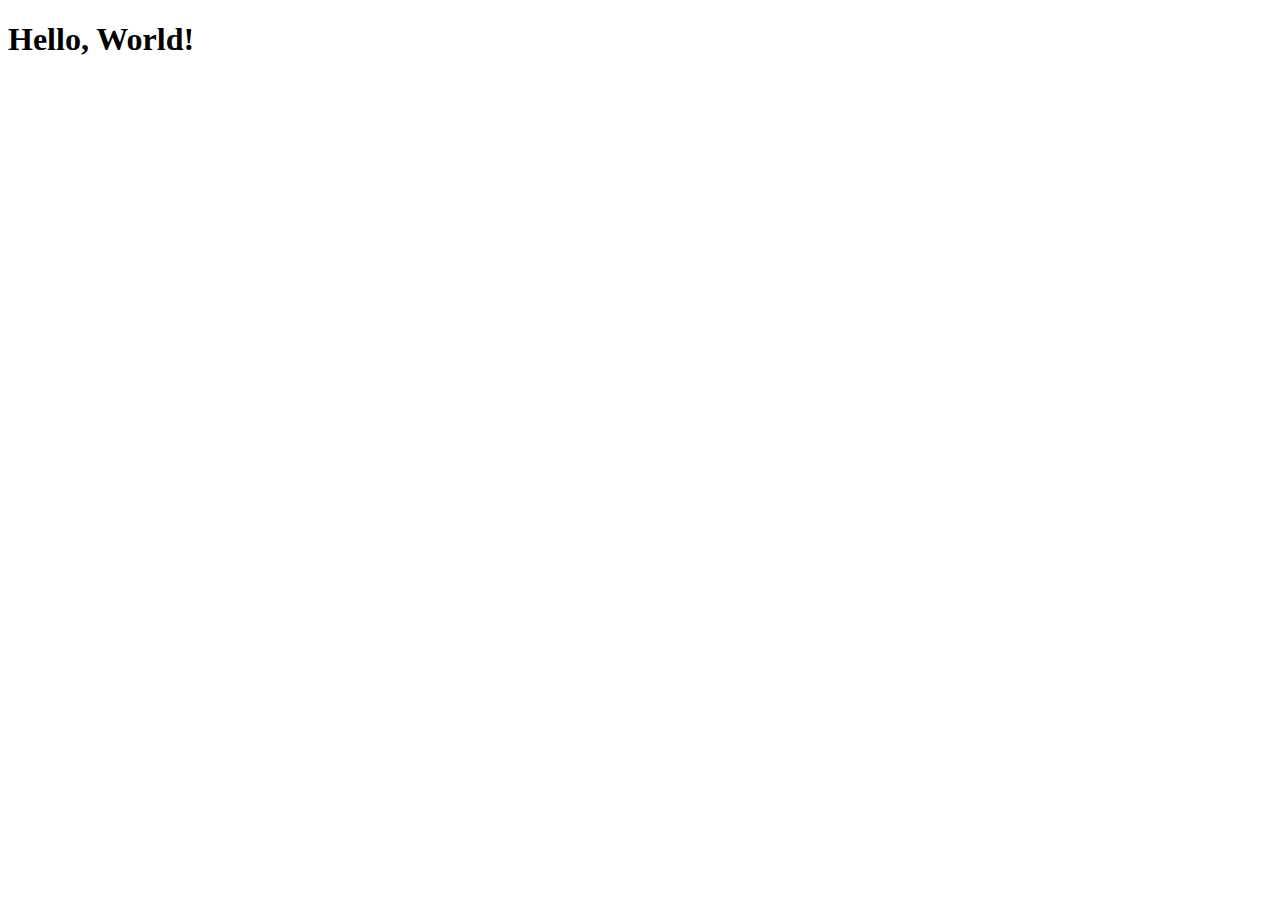
==== templates/index.html @ 1eacf80b "Initial commit" ====
<!DOCTYPE html>
<html xmlns:th="http://www.thymeleaf.org" lang="en">
<html lang="en">
<head>
    <meta http-equiv="Content-Type" content="text/html; charset=UTF-8" name="viewport" content="width=device-width, initial-scale=1.0"/>
    <title>BlackSwan Airport</title>
    <link href="static/style.css" rel="stylesheet" media="all" type="text/css">
</head>
<body>
<h1>Hello, World!</h1>
</body>
</html>
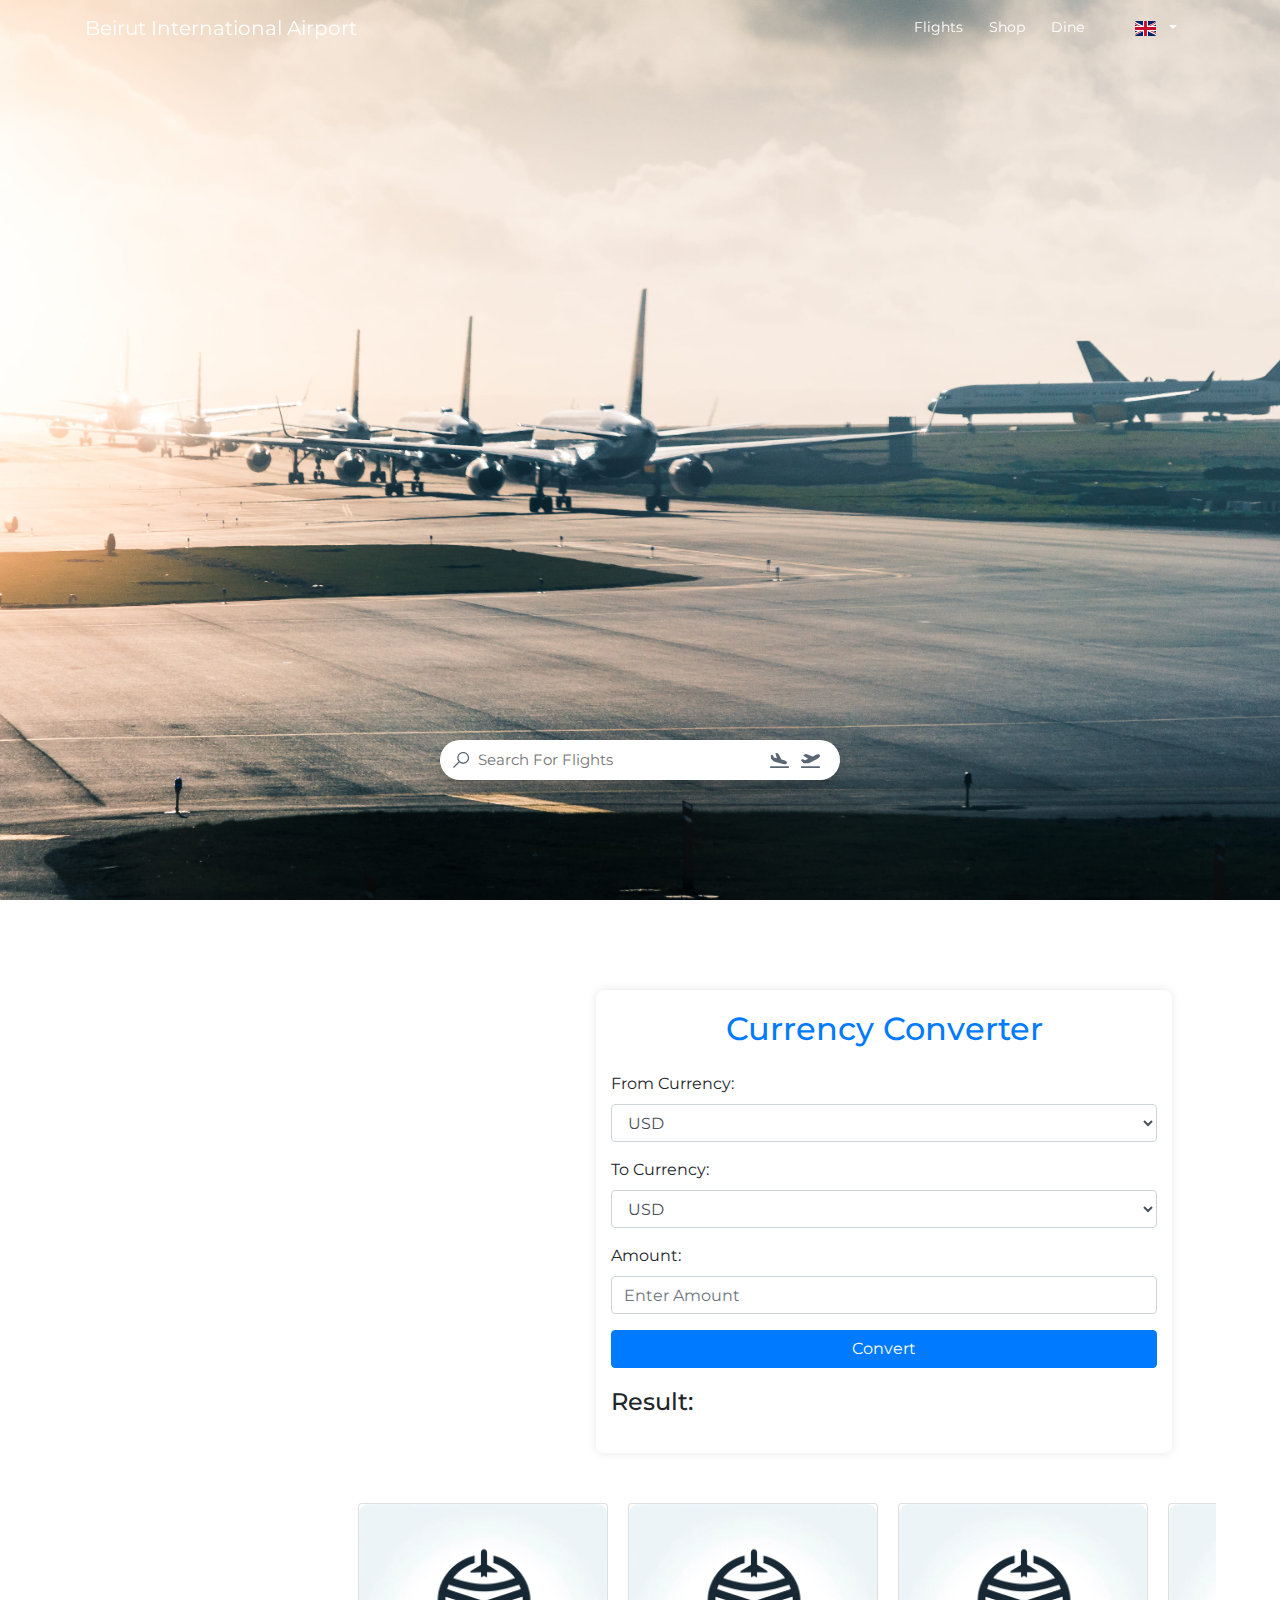
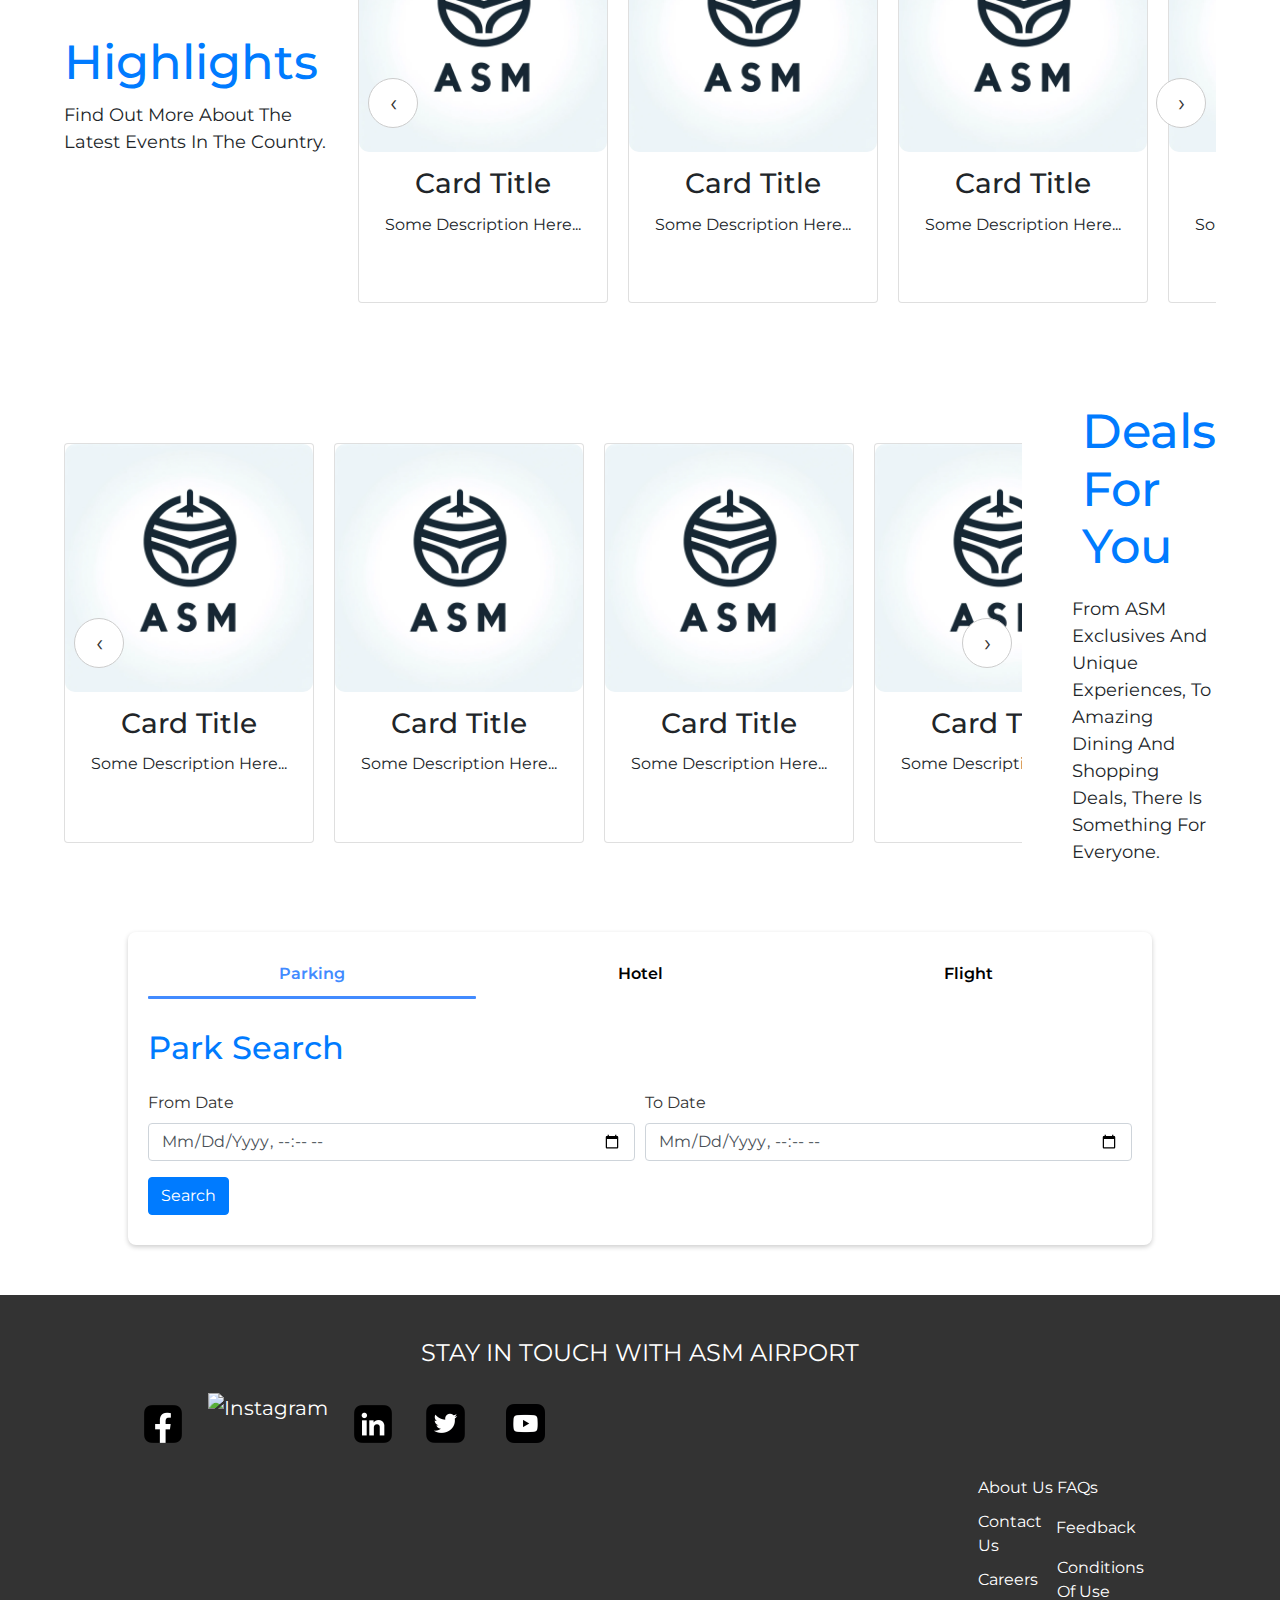
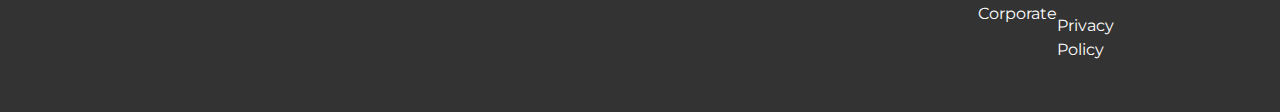
==== commit 9fe16401: "Add files via upload" ====
--- a/templates/index.html
+++ b/templates/index.html
@@ -1,12 +1,409 @@
 <!DOCTYPE html>
-<html xmlns:th="http://www.thymeleaf.org" lang="en">
 <html lang="en">
 <head>
-    <meta http-equiv="Content-Type" content="text/html; charset=UTF-8" name="viewport" content="width=device-width, initial-scale=1.0"/>
-    <title>BlackSwan Airport</title>
-    <link href="static/style.css" rel="stylesheet" media="all" type="text/css">
+    <meta charset="UTF-8">
+    <meta http-equiv="X-UA-Compatible" content="IE=edge">
+    <meta name="viewport" content="width=device-width, initial-scale=1.0">
+    <title>Beirut International Airport</title>
+    <link rel="stylesheet" href="../static/css/index.css">
+    <link rel="stylesheet" href="https://stackpath.bootstrapcdn.com/bootstrap/4.5.2/css/bootstrap.min.css">
 </head>
 <body>
-<h1>Hello, World!</h1>
+
+<nav class="navbar navbar-expand-lg fixed-top">
+    <div class="container">
+        <a class="navbar-brand">Beirut International Airport</a>
+        <button class="navbar-toggler" type="button" data-toggle="collapse" data-target="#navbarResponsive"
+                aria-controls="navbarResponsive" aria-expanded="false" aria-label="Toggle navigation">
+            <span class="navbar-toggler-icon"></span>
+        </button>
+        <div class="collapse navbar-collapse" id="navbarResponsive">
+            <ul class="navbar-nav ml-auto">
+                <li class="nav-item active">
+                    <a class="nav-link" href="flight_info">Flights</a>
+                </li>
+                <li class="nav-item">
+                    <a class="nav-link" href="#">Shop</a>
+                </li>
+                <li class="nav-item">
+                    <a class="nav-link" href="dining">Dine</a>
+                </li>
+
+                <li class="nav-item dropdown language-selector">
+                    <a class="nav-link dropdown-toggle" href="#" id="languageDropdown" role="button"
+                       data-toggle="dropdown" aria-haspopup="true" aria-expanded="false">
+                        <img src="../static/images/UK_Flag.svg" alt="UK Flag">
+                    </a>
+                    <div class="dropdown-menu" aria-labelledby="languageDropdown">
+                        <a class="dropdown-item" href="#"><img src="../static/images/Italy_Flag.svg" alt="Italy Flag">
+                            IT</a>
+                    </div>
+                </li>
+            </ul>
+        </div>
+    </div>
+</nav>
+
+<div id="background-slideshow">
+    <div class="background-slide active" style="background-image: url('../static/images/home_4.jpg');"></div>
+    <div class="background-slide" style="background-image: url('../static/images/home_6.jpg');"></div>
+    <div class="background-slide" style="background-image: url('../static/images/home_5.png');"></div>
+    <div class="background-slide" style="background-image: url('../static/images/home_7.png');"></div>
+    <div class="background-slide" style="background-image: url('../static/images/home_2.jpg');"></div>
+    <div class="background-slide" style="background-image: url('../static/images/home_1.jpg');"></div>
+    <div class="background-slide" style="background-image: url('../static/images/home_3.png');"></div>
+</div>
+
+<form class="search-form">
+    <input type="search" value="" placeholder="Search for flights" class="search-input">
+    <button type="submit" class="search-button">
+        <svg class="submit-button">
+            <use xmlns:xlink="http://www.w3.org/1999/xlink" xlink:href="#search"></use>
+        </svg>
+    </button>
+    <div class="search-icons">
+        <button type="button" class="icon-button" data-tooltip="Arrival">
+            <svg class="icon-svg" xmlns="http://www.w3.org/2000/svg" height="1em" viewBox="0 0 640 512">
+                <path d="M624 448H16c-8.84 0-16 7.16-16 16v32c0 8.84 7.16 16 16 16h608c8.84 0 16-7.16 16-16v-32c0-8.84-7.16-16-16-16zM44.81 205.66l88.74 80a62.607 62.607 0 0 0 25.47 13.93l287.6 78.35c26.48 7.21 54.56 8.72 81 1.36 29.67-8.27 43.44-21.21 47.25-35.71 3.83-14.5-1.73-32.71-23.37-54.96-19.28-19.82-44.35-32.79-70.83-40l-97.51-26.56L282.8 30.22c-1.51-5.81-5.95-10.35-11.66-11.91L206.05.58c-10.56-2.88-20.9 5.32-20.71 16.44l47.92 164.21-102.2-27.84-27.59-67.88c-1.93-4.89-6.01-8.57-11.02-9.93L52.72 64.75c-10.34-2.82-20.53 5-20.72 15.88l.23 101.78c.19 8.91 6.03 17.34 12.58 23.25z"/>
+            </svg>
+        </button>
+        <button type="button" class="icon-button" data-tooltip="Departure">
+            <svg class="icon-svg" xmlns="http://www.w3.org/2000/svg" height="1em" viewBox="0 0 640 512"></style>
+                <path d="M624 448H16c-8.84 0-16 7.16-16 16v32c0 8.84 7.16 16 16 16h608c8.84 0 16-7.16 16-16v-32c0-8.84-7.16-16-16-16zM80.55 341.27c6.28 6.84 15.1 10.72 24.33 10.71l130.54-.18a65.62 65.62 0 0 0 29.64-7.12l290.96-147.65c26.74-13.57 50.71-32.94 67.02-58.31 18.31-28.48 20.3-49.09 13.07-63.65-7.21-14.57-24.74-25.27-58.25-27.45-29.85-1.94-59.54 5.92-86.28 19.48l-98.51 49.99-218.7-82.06a17.799 17.799 0 0 0-18-1.11L90.62 67.29c-10.67 5.41-13.25 19.65-5.17 28.53l156.22 98.1-103.21 52.38-72.35-36.47a17.804 17.804 0 0 0-16.07.02L9.91 230.22c-10.44 5.3-13.19 19.12-5.57 28.08l76.21 82.97z"/>
+            </svg>
+        </button>
+    </div>
+</form>
+
+<form class="API"></form>
+
+<div id="weather-container">
+    <!-- Weather information will be displayed here -->
+</div>
+
+<div class="container converter-container">
+    <h2 class="text-center mb-4">Currency Converter</h2>
+    <div class="form-group">
+        <label for="fromCurrency">From Currency:</label>
+        <select class="form-control" id="fromCurrency">
+            <!-- Options will be dynamically added using JavaScript -->
+        </select>
+    </div>
+    <div class="form-group">
+        <label for="toCurrency">To Currency:</label>
+        <select class="form-control" id="toCurrency">
+            <!-- Options will be dynamically added using JavaScript -->
+        </select>
+    </div>
+    <div class="form-group">
+        <label for="amount">Amount:</label>
+        <input type="number" class="form-control" id="amount" placeholder="Enter amount">
+    </div>
+    <button class="btn btn-primary btn-block" onclick="convertCurrency()">Convert</button>
+    <div class="result">
+        <h4>Result:</h4>
+        <p id="result"></p>
+    </div>
+</div>
+
+
+</form>
+
+<section class="section">
+    <div class="header">
+        <h2 class="highlights-title">Highlights</h2>
+        <p class="highlights-subtitle">Find out more about the latest events in the country.</p>
+    </div>
+    <div class="carousel-container">
+        <button id="highlights-scroll-left" class="scroll-button left" aria-hidden="true">‹</button>
+        <div id="highlights-carousel" class="carousel">
+            <div class="list">
+                <div class="card">
+                    <img src="../static/images/ASM_Logo.png" alt="Highlight Image">
+                    <div class="card-content">
+                        <h3 class="card-title">Card Title</h3>
+                        <p class="card-description">Some description here...</p>
+                    </div>
+                </div>
+
+                <div class="card">
+                    <img src="../static/images/ASM_Logo.png" alt="Highlight Image">
+                    <div class="card-content">
+                        <h3 class="card-title">Card Title</h3>
+                        <p class="card-description">Some description here...</p>
+                    </div>
+                </div>
+                <div class="card">
+                    <img src="../static/images/ASM_Logo.png" alt="Highlight Image">
+                    <div class="card-content">
+                        <h3 class="card-title">Card Title</h3>
+                        <p class="card-description">Some description here...</p>
+                    </div>
+                </div>
+                <div class="card">
+                    <img src="../static/images/ASM_Logo.png" alt="Highlight Image">
+                    <div class="card-content">
+                        <h3 class="card-title">Card Title</h3>
+                        <p class="card-description">Some description here...</p>
+                    </div>
+                </div>
+            </div>
+        </div>
+        <button id="highlights-scroll-right" class="scroll-button right">›</button>
+    </div>
+</section>
+
+<section class="section">
+    <div class="carousel-container">
+        <button id="deals-scroll-left" class="scroll-button left" aria-hidden="true">‹</button>
+        <div id="deals-carousel" class="carousel">
+            <div class="list">
+                <div class="card">
+                    <img src="../static/images/ASM_Logo.png" alt="Highlight Image">
+                    <div class="card-content">
+                        <h3 class="card-title">Card Title</h3>
+                        <p class="card-description">Some description here...</p>
+                    </div>
+                </div>
+
+                <div class="card">
+                    <img src="../static/images/ASM_Logo.png" alt="Highlight Image">
+                    <div class="card-content">
+                        <h3 class="card-title">Card Title</h3>
+                        <p class="card-description">Some description here...</p>
+                    </div>
+                </div>
+                <div class="card">
+                    <img src="../static/images/ASM_Logo.png" alt="Highlight Image">
+                    <div class="card-content">
+                        <h3 class="card-title">Card Title</h3>
+                        <p class="card-description">Some description here...</p>
+                    </div>
+                </div>
+                <div class="card">
+                    <img src="../static/images/ASM_Logo.png" alt="Highlight Image">
+                    <div class="card-content">
+                        <h3 class="card-title">Card Title</h3>
+                        <p class="card-description">Some description here...</p>
+                    </div>
+                </div>
+            </div>
+        </div>
+        <button id="deals-scroll-right" class="scroll-button right">›</button>
+    </div>
+    <div class="header">
+        <h2 class="deals-title">Deals For You</h2>
+        <p class="deals-subtitle">From ASM Exclusives and unique experiences, to amazing dining and shopping deals,
+            there is something for everyone.</p>
+    </div>
+</section>
+
+<div class="tab-container">
+    <div class="tab-buttons">
+        <button class="tab-button active" onclick="openTab(event, 'tab-Parking')">Parking</button>
+        <button class="tab-button" onclick="openTab(event, 'tab-Hotel')">Hotel</button>
+        <button class="tab-button" onclick="openTab(event, 'tab-Flight')">Flight</button>
+        <div class="tab-indicator"></div>
+    </div>
+    <div class="tab-content" id="tab-Parking" style="display:none;">
+        <h2 class="mb-4">Park Search</h2>
+        <form>
+            <div class="form-row">
+                <div class="form-group col-md-6">
+                    <label for="fromDate">From Date</label>
+                    <input type="datetime-local" class="form-control" id="fromDate">
+                </div>
+                <div class="form-group col-md-6">
+                    <label for="toDate">To Date</label>
+                    <input type="datetime-local" class="form-control" id="toDate">
+                </div>
+            </div>
+
+            <button type="submit" class="btn btn-primary">Search</button>
+        </form>
+    </div>
+    <div class="tab-content" id="tab-Hotel" style="display:none;">
+        <h2 class="mb-4">Hotel Search</h2>
+        <form>
+            <div class="form-row">
+                <div class="form-group col-md-8">
+                    <label for="location">Location</label>
+                    <input type="text" class="form-control" id="location"
+                           placeholder="e.g. country, city, district or landmark">
+                </div>
+            </div>
+
+            <div class="form-row">
+                <div class="form-group col-md-4">
+                    <label for="checkInDate">Check-in Date</label>
+                    <input type="date" class="form-control" id="checkInDate">
+                </div>
+                <div class="form-group col-md-4">
+                    <label for="checkOutDate">Check-out Date</label>
+                    <input type="date" class="form-control" id="checkOutDate">
+                </div>
+            </div>
+
+            <div class="form-row">
+                <div class="form-group col-md-4">
+                    <label for="numberOfRooms">Number of Rooms</label>
+                    <div class="input-group">
+                        <div class="input-group-prepend">
+                            <button class="btn btn-outline-secondary" type="button" id="decrementRooms">-</button>
+                        </div>
+                        <input type="text" class="form-control" id="numberOfRooms" value="1">
+                        <div class="input-group-append">
+                            <button class="btn btn-outline-secondary" type="button" id="incrementRooms">+</button>
+                        </div>
+                    </div>
+                </div>
+                <div class="form-group col-md-4">
+                    <label for="numberOfAdults">Number of Adults</label>
+                    <div class="input-group">
+                        <div class="input-group-prepend">
+                            <button class="btn btn-outline-secondary" type="button" id="decrementAdults">-</button>
+                        </div>
+                        <input type="text" class="form-control" id="numberOfAdults" value="1">
+                        <div class="input-group-append">
+                            <button class="btn btn-outline-secondary" type="button" id="incrementAdults">+</button>
+                        </div>
+                    </div>
+                </div>
+                <div class="form-group col-md-4">
+                    <label for="numberOfKids">Number of Kids</label>
+                    <div class="input-group">
+                        <div class="input-group-prepend">
+                            <button class="btn btn-outline-secondary" type="button" id="decrementKids">-</button>
+                        </div>
+                        <input type="text" class="form-control" id="numberOfKids" value="0">
+                        <div class="input-group-append">
+                            <button class="btn btn-outline-secondary" type="button" id="incrementKids">+</button>
+                        </div>
+                    </div>
+                </div>
+            </div>
+
+            <button type="submit" class="btn btn-primary">Search</button>
+        </form>
+    </div>
+    <div class="tab-content" id="tab-Flight" style="display:none;">
+        <h2 class="mb-4">Flight Search</h2>
+        <form>
+            <div class="form-row">
+                <div class="form-group col-md-4">
+                    <label for="from">From</label>
+                    <input type="text" class="form-control" id="from" placeholder="Departure" autocomplete="off">
+                    <div id="searchResults" class="search-results"></div>
+                </div>
+                <div class="form-group col-md-4">
+                    <label for="to">To</label>
+                    <input type="text" class="form-control" id="to" placeholder="Destination" autocomplete="off">
+                    <div id="toSearchResults" class="search-results"></div>
+                </div>
+            </div>
+
+            <div class="form-row">
+                <div class="form-group col-md-4">
+                    <label class="mr-2">Trip Type:</label>
+                    <div class="form-check form-check-inline">
+                        <input class="form-check-input" type="radio" name="tripType" id="oneway" checked>
+                        <label class="form-check-label" for="oneway">One-way</label>
+                    </div>
+                    <div class="form-check form-check-inline">
+                        <input class="form-check-input" type="radio" name="tripType" id="return">
+                        <label class="form-check-label" for="return">Return</label>
+                    </div>
+                </div>
+            </div>
+
+            <div class="form-row">
+                <div class="form-group col-md-4">
+                    <label for="departDate">Departure Date</label>
+                    <input type="date" class="form-control" id="departDate">
+                </div>
+                <div class="form-group col-md-4">
+                    <label for="returnDate">Return Date</label>
+                    <input type="date" class="form-control" id="returnDate" disabled>
+                </div>
+            </div>
+
+            <button type="submit" class="btn btn-primary">Search</button>
+        </form>
+    </div>
+</div>
+
+<footer class="site-footer">
+    <div class="footer-content">
+        <div class="footer-heading">
+            STAY IN TOUCH WITH ASM AIRPORT
+        </div>
+        <div class="footer-social">
+            <a class="fb" href="https://www.facebook.com"><img src="../static/images/FB2.png" alt="Faceboock"></a>
+            <a href="https://www.instagram.com"><img src="../static/images/insta.png" alt="Instagram"></a>
+            <a class="ln" href="https://www.linkedin.com"><img src="../static/images/linkin.png" alt="LinkedIn"></a>
+            <a class="tw" href="https://www.twitter.com"><img src="../static/images/tw.png" alt="Twitter"></a>
+            <a href="https://www.youtube.com"><img src="../static/images/yt.png" alt="YouTube"></a>
+        </div>
+        <div class="footer-links">
+            <div class="link-column">
+                <a href="#about-us">About Us</a>
+                <a href="#contact">Contact Us</a>
+                <a href="#careers">Careers</a>
+                <a href="#corporate">Corporate</a>
+            </div>
+            <div class="link-column">
+                <a href="#faq">FAQs</a>
+                <button class="btn btn-primary" id="feedbackButton">Feedback</button>
+                <a href="#terms">Conditions of Use</a>
+                <a href="#privacy">Privacy Policy</a>
+            </div>
+        </div>
+    </div>
+</footer>
+
+<div class="modal fade" id="feedbackModal" tabindex="-1" role="dialog" aria-labelledby="feedbackModalLabel" aria-hidden="true">
+    <div class="modal-dialog" role="document">
+      <div class="modal-content">
+        <div class="modal-header">
+          <h5 class="modal-title" id="feedbackModalLabel">Feedback</h5>
+          <button type="button" class="close" data-dismiss="modal" aria-label="Close">
+            <span aria-hidden="true">&times;</span>
+          </button>
+        </div>
+        <div class="modal-body">
+          <form id="feedbackForm">
+            <div class="form-group">
+              <label for="rating">Rating:</label>
+              <div class="rating-container">
+                <span class="rating-star" data-rating="1">&#9733;</span>
+                <span class="rating-star" data-rating="2">&#9733;</span>
+                <span class="rating-star" data-rating="3">&#9733;</span>
+                <span class="rating-star" data-rating="4">&#9733;</span>
+                <span class="rating-star" data-rating="5">&#9733;</span>
+              </div>
+              <input type="hidden" id="rating" name="rating" required>
+            </div>
+            <div class="form-group">
+              <label for="comment">Comment (optional):</label>
+              <textarea class="form-control" id="comment" name="comment" rows="3"></textarea>
+            </div>
+            <button type="submit" class="btn btn-primary">Submit</button>
+          </form>
+        </div>
+      </div>
+    </div>
+  </div>
+
+
+<svg xmlns="http://www.w3.org/2000/svg" width="0" height="0" display="none">
+    <symbol id="search" viewBox="0 0 32 32">
+        <path d="M 19.5 3 C 14.26514 3 10 7.2651394 10 12.5 C 10 14.749977 10.810825 16.807458 12.125 18.4375 L 3.28125 27.28125 L 4.71875 28.71875 L 13.5625 19.875 C 15.192542 21.189175 17.250023 22 19.5 22 C 24.73486 22 29 17.73486 29 12.5 C 29 7.2651394 24.73486 3 19.5 3 z M 19.5 5 C 23.65398 5 27 8.3460198 27 12.5 C 27 16.65398 23.65398 20 19.5 20 C 15.34602 20 12 16.65398 12 12.5 C 12 8.3460198 15.34602 5 19.5 5 z"/>
+    </symbol>
+</svg>
+
+<script src="https://code.jquery.com/jquery-3.5.1.slim.min.js"></script>
+<script src="https://cdn.jsdelivr.net/npm/popper.js/dist/umd/popper.min.js"></script>
+<script src="https://stackpath.bootstrapcdn.com/bootstrap/4.5.2/js/bootstrap.min.js"></script>
+<script src="../static/js/index.js"></script>
 </body>
-</html>+</html>
--- a/static/css/index.css
+++ b/static/css/index.css
@@ -0,0 +1,681 @@
+@import url('https://fonts.googleapis.com/css2?family=Montserrat:wght@100;200;300;400;500;600&display=swap');
+
+*{
+   font-family: 'Montserrat', sans-serif;
+   margin:0; padding:0;
+   box-sizing: border-box;
+   outline: none; border:none;
+   text-decoration: none;
+   text-transform: capitalize;
+   transition: all .2s linear;
+}
+
+
+.navbar {
+  background: transparent;
+  transition: background-color 0.5s ease-in-out, box-shadow 0.5s ease-in-out;
+}
+
+.navbar.scrolled {
+  background: #fff;
+}
+
+.navbar .navbar-brand, .navbar .navbar-nav .nav-link {
+  color: #fff;
+  transition: color 0.5s ease-in-out; /* Transition for color change */
+}
+
+.navbar.scrolled .navbar-brand, .navbar.scrolled .navbar-nav .nav-link {
+  color: #000;
+}
+
+.navbar-toggler {
+  border-color: rgba(255,255,255,0.5);
+}
+
+.navbar-toggler-icon {
+  background-image: url("data:image/svg+xml;charset=utf8,%3Csvg viewBox='0 0 30 30' xmlns='http://www.w3.org/2000/svg'%3E%3Cpath stroke='rgba(255, 255, 255, 0.5)' stroke-width='2' stroke-linecap='round' stroke-miterlimit='10' d='M4 7h22M4 15h22M4 23h22'/%3E%3C/svg%3E");
+}
+
+.navbar.scrolled .navbar-toggler-icon {
+  background-image: url("data:image/svg+xml;charset=utf8,%3Csvg viewBox='0 0 30 30' xmlns='http://www.w3.org/2000/svg'%3E%3Cpath stroke='rgba(0, 0, 0, 0.5)' stroke-width='2' stroke-linecap='round' stroke-miterlimit='10' d='M4 7h22M4 15h22M4 23h22'/%3E%3C/svg%3E");
+}
+
+
+body, html {
+    margin: 0;
+    overflow-x: hidden;
+}
+
+.nav-item.dropdown {
+  position: relative;
+}
+
+.nav-item.dropdown .dropdown-menu {
+  position: absolute;
+  left: 0;
+  right: auto;
+  float: none;
+  transform: translateX(0);
+  max-width: 100%;
+}
+
+.nav-item.dropdown.show .dropdown-menu {
+  display: block;
+}
+
+.nav-item.dropdown img {
+  height: 15px;
+  width: auto;
+  margin-right: 5px;
+}
+
+.dropdown-menu {
+  padding: 0;
+}
+
+.dropdown-item {
+  padding: 8px 15px;
+  white-space: nowrap;
+  overflow: hidden;
+  text-overflow: ellipsis;
+}
+
+.navbar-nav {
+  align-items: center;
+}
+
+.navbar-nav > li::before {
+  content: none;
+}
+
+.nav-item.language-selector::before {
+  content: "|";
+  display: inline-block;
+  margin: 0 10px;
+  color: #fff;
+  vertical-align: middle;
+}
+
+.nav-item.dropdown {
+  position: relative;
+}
+
+.nav-item.dropdown .dropdown-menu {
+  position: absolute;
+  margin-top: 5px;
+  margin-left: 20px;
+  margin-right: 5px;
+  right: 0px;
+  left: auto;
+}
+
+/* Set a specific width for the dropdown menu */
+.navbar .navbar-nav .nav-item.dropdown .dropdown-menu {
+  width: 50px;
+  max-width: 50px;
+}
+
+.nav-item.language-selector::before,
+.nav-item.language-selector::after {
+  content: none;
+}
+
+.nav-item.language-selector {
+  margin-left: 25px;
+}
+
+.navbar .navbar-nav .nav-item {
+  padding-right: 10px;
+}
+
+.navbar .navbar-nav .nav-link {
+  font-size: 0.9em;
+}
+
+
+#background-slideshow {
+    position: relative;
+    width: 100%;
+    height: 100vh;
+    overflow: hidden;
+}
+
+.background-slide {
+    width: 100%;
+    height: 100%;
+    background-size: cover;
+    background-position: center;
+    position: absolute;
+    opacity: 0;
+    transition: opacity 0s ease-in-out;
+}
+
+.background-slide.active {
+    animation: zoomAnimation 7s ease-in-out forwards;
+    opacity: 1;
+}
+
+@keyframes zoomAnimation {
+    from {
+        background-size: 100% 100%;
+    }
+    to {
+        background-size: 105% 105%;
+    }
+}
+
+
+*,
+*::before,
+*::after {
+  box-sizing: border-box;
+}
+
+.search-form {
+  position: relative;
+  top: 0%;
+  left: 50%;
+  width: 400px;
+  height: 40px;
+  border-radius: 40px;
+  box-shadow: 0 6px 8px rgba(0, 0, 0, 0.15);
+  transform: translate(-50%, -400%);
+  background: #fff;
+  transition: all 0.3s ease;
+
+  &.focus {
+    box-shadow: 0 3px 4px rgba(0, 0, 0, 0.15);
+  }
+}
+
+.search-input {
+  position: absolute;
+  top: 10px;
+  left: 38px;
+  font-size: 15px;
+  background: none;
+  color: #5a6674;
+  width: 195px;
+  height: 20px;
+  border: none;
+  appearance: none;
+  outline: none;
+
+  &::-webkit-search-cancel-button {
+    appearance: none;
+  }
+}
+
+.search-button {
+  position: absolute;
+  display: flex;
+  justify-content: center;
+  top: 10px;
+  left: 11px;
+  height: 20px;
+  width: 20px;
+  padding: 0;
+  margin: 0;
+  border: none;
+  background: none;
+  outline: none!important;
+  cursor: pointer;
+
+  & svg {
+    width: 20px;
+    height: 20px;
+    fill: #5a6674;
+  }
+}
+
+.search-form .search-icons {
+    display: flex;
+    align-items: center;
+    position: absolute;
+    right: 10px;
+    top: 50%;
+    transform: translateY(-50%);
+}
+
+.icon-button {
+    background: none;
+    border: none;
+    cursor: pointer;
+    margin-left: 2px;
+    transition: color 0.3s;
+    outline: none !important;
+    margin-right: 10px;
+}
+
+.icon-svg {
+    fill: #5a6674;
+    width: 19px;
+    height: 19px;
+}
+
+.icon-button:hover .icon-svg,
+.icon-button:focus .icon-svg {
+    fill: #274c8b;
+}
+
+.icon-button:hover::before {
+    display: block;
+}
+
+/* Tooltip CSS */
+.icon-button::before {
+    content: attr(data-tooltip);
+    position: absolute;
+    bottom: 100%;
+    left: 50%;
+    transform: translateX(-50%);
+    background-color: black;
+    color: white;
+    text-align: center;
+    border-radius: 3px;
+    padding: 5px;
+    font-size: 12px;
+    display: none;
+}
+
+.section {
+  display: flex;
+  align-items: center;
+  justify-content: space-between;
+  padding: 50px 5%;
+  gap: 20px;
+}
+
+.header {
+  flex: 1;
+  max-width: 300px;
+}
+
+.highlights-title {
+  font-size: 48px;
+  margin-bottom: 10px;
+  margin-right: 20px;
+}
+
+.highlights-subtitle {
+  font-size: 18px;
+  margin-right: 10px;
+}
+
+.header {
+  flex: 2;
+  max-width: 800px;
+}
+
+.deals-title {
+  font-size: 48px;
+  margin-bottom: 20px;
+  padding-left: 40px;
+}
+
+.deals-subtitle {
+  font-size: 18px;
+  padding-left: 30px;
+}
+
+.carousel-container {
+  position: relative;
+  overflow: hidden;
+}
+
+.carousel-container.header {
+  padding-right:100px;
+}
+
+.carousel {
+  scroll-behavior: smooth;
+  overflow-x: auto;
+  scrollbar-width: none;
+  white-space: nowrap;
+}
+
+.carousel::-webkit-scrollbar {
+  display: none;
+}
+
+.list {
+  display: flex;
+  gap: 20px;
+  transition: transform 0.3s ease-in-out;
+  flex-wrap: nowrap;
+}
+
+.card {
+  transition: transform 0.3s ease-in-out;
+  flex-shrink: 0;
+    width: 250px;
+    height: 400px;
+}
+
+.card:hover {
+  transform: translateY(-10px);
+}
+
+.card img {
+  width: 100%;
+  height: auto;
+  border-radius: 10px;
+}
+
+.card-content {
+  padding: 15px;
+  text-align: center;
+  background: white;
+  border-radius: 0 0 10px 10px;
+}
+
+.scroll-button {
+  position: absolute;
+  top: 50%;
+  background: #fff;
+  border: 1px solid #ccc;
+  color: #333;
+  border-radius: 50%;
+  width: 50px;
+  height: 50px;
+  cursor: pointer;
+  font-size: 24px;
+  transform: translateY(-50%);
+  z-index: 10;
+  display: block;
+}
+
+.scroll-button.left {
+  left: 10px;
+}
+
+.scroll-button.right {
+  right: 10px;
+}
+
+
+.tab-container {
+  font-family: Arial, sans-serif;
+  background: #fff;
+  padding: 20px;
+  box-shadow: 0 2px 5px rgba(0, 0, 0, 0.2);
+  border-radius: 8px;
+  width: 80%;
+  margin: auto;
+  margin-bottom: 50px;
+}
+
+.tab-buttons {
+  position: relative;
+  display: flex;
+  justify-content: space-around;
+  margin-bottom: 20px;
+}
+
+.tab-button {
+  border: none;
+  outline: none;
+  cursor: pointer;
+  padding: 10px 20px;
+  transition: color 0.3s;
+  background-color: transparent;
+  border-bottom: 3px solid transparent;
+  font-weight: 600;
+  flex: 1;
+  outline: none!important;
+}
+
+.tab-button.active {
+  color: #428BFF;
+}
+
+.tab-content {
+  display: none;
+  padding: 10px 0;
+  color: #333;
+}
+
+.tab-content p {
+  margin: 0;
+  padding: 0;
+}
+
+.tab-indicator {
+  position: absolute;
+  bottom: 0;
+  left: 0;
+  width: 0;
+  height: 3px;
+  background-color: #428BFF;
+  border-radius: 1px;
+  transition: left 0.3s ease, width 0.3s ease;
+}
+
+
+.site-footer {
+    background-color: #333;
+    color: white;
+    padding: 40px 0;
+    font-family: Arial, sans-serif;
+}
+
+.footer-content {
+    width: 80%;
+    margin: 0 auto;
+    display: flex;
+    justify-content: space-between;
+    flex-wrap: wrap;
+}
+
+.footer-heading {
+    flex-basis: 100%;
+    text-align: center;
+    margin-bottom: 20px;
+    font-size: 24px;
+}
+
+.footer-social {
+    display: flex;
+    justify-content: center;
+    margin-bottom: 20px;
+}
+
+a{
+    text-decoration: none !important;
+}
+
+a :hover{
+    text-decoration: none !important;
+}
+
+.footer-social a {
+    color: white;
+    text-decoration: none;
+    margin: 0 10px;
+    font-size: 20px;
+    transition: color 0.3s ease;
+}
+
+.footer-social a.fb{
+  margin-top: 7.5px;
+}
+
+.footer-social a.ln{
+  margin-top: 7.5px;
+}
+
+.footer-social a.tw{
+  margin-top: 5px;
+}
+
+.footer-social a:hover {
+    color: #428BFF;
+}
+
+.footer-links {
+    margin-left: 850px;
+    display: flex;
+    justify-content: space-between;
+    width: 100%;
+}
+
+.link-column {
+    display: flex;
+    flex-direction: column;
+}
+
+.link-column a {
+    color: white;
+    text-decoration: none;
+    margin-bottom: 10px;
+    transition: color 0.3s ease;
+}
+
+.link-column a:hover {
+    color: #428BFF;
+}
+
+.search-results {
+    position: absolute;
+    background: white;
+    width: 98%;
+    box-sizing: border-box;
+    border: 1px solid #ccc;
+    border-top: none;
+    box-shadow: 0 8px 16px rgba(0,0,0,0.1);
+    z-index: 1000;
+    display: none; /* Initially hidden */
+    overflow-y: auto;
+    max-height: 200px; /* Adjust as needed */
+}
+
+.search-results .result-item {
+    padding: 10px;
+    cursor: pointer;
+    transition: background-color 0.2s;
+}
+
+.search-results .result-item:hover {
+    background-color: #f0f0f0;
+}
+
+.btn-outline-secondary {
+    border: none !important;
+    background: transparent !important;
+}
+
+.btn-outline-secondary:hover {
+    background-color: #007bff !important;
+    box-shadow: none !important;
+    border: none !important;
+}
+
+.btn-outline-secondary:focus {
+    box-shadow: none !important;
+    border: none !important;
+}
+#weather-container {
+  max-width: 400px;
+}
+
+.weather-widget {
+  border: 1px solid #ced4da;
+  border-radius: 0.25rem;
+  box-shadow: 0 0.5rem 1rem rgba(0, 0, 0, 0.15);
+  background-color: #ffffff;
+  padding: 20px;
+  text-align: left;
+  margin-left: 175px;
+  margin-top: 130px;
+}
+
+h2 {
+  color: #007bff;
+  margin-bottom: 10px;
+}
+
+.temperature {
+  font-size: 2rem;
+  font-weight: bold;
+  margin-bottom: 10px;
+}
+
+.weather-icon {
+  max-width: 80px;
+  max-height: 80px;
+  margin-bottom: -10px;
+  float: left;
+}
+
+.weather-description {
+  margin-top: 30px;
+  clear: right;
+}
+
+.additional-info {
+  list-style: none;
+  padding: 0;
+  margin: 0;
+}
+
+.additional-info li {
+  margin-bottom: 10px;
+}
+
+.converter-container {
+  width: 400px;
+  margin: auto;
+  margin-top: 50px;
+  background-color: #ffffff;
+  padding: 20px;
+  border-radius: 8px;
+  box-shadow: 0 0 10px rgba(0, 0, 0, 0.1);
+}
+.result {
+  margin-top: 20px;
+}
+
+#weather-container,
+.container.converter-container {
+    display: inline-block;
+    width: 45%; /* Adjust the width as needed */
+    margin-right: 15%; /* Adjust the margin as needed */
+    vertical-align: top;
+}
+
+.container.converter-container {
+    margin-right: 0; /* Remove the right margin for the last container */
+}
+
+.rating-container {
+  display: inline-block;
+}
+
+.rating-star {
+  font-size: 24px;
+  color: #ddd; /* Default star color */
+  cursor: pointer;
+  transition: color 0.3s;
+}
+
+.rating-star:hover,
+.rating-star.active {
+  color: #fdd835; /* Golden star color on hover and when selected */
+}
+
+/* Feedback button styling */
+#feedbackButton {
+  background-color: transparent;
+  border: none;
+  cursor: pointer;
+  color: white;
+  transition: color 0.3s;
+  width:10px;
+  margin-left: -13px;
+  margin-bottom: 10px;
+}
+
+#feedbackButton:hover {
+  color: #428BFF;
+}
